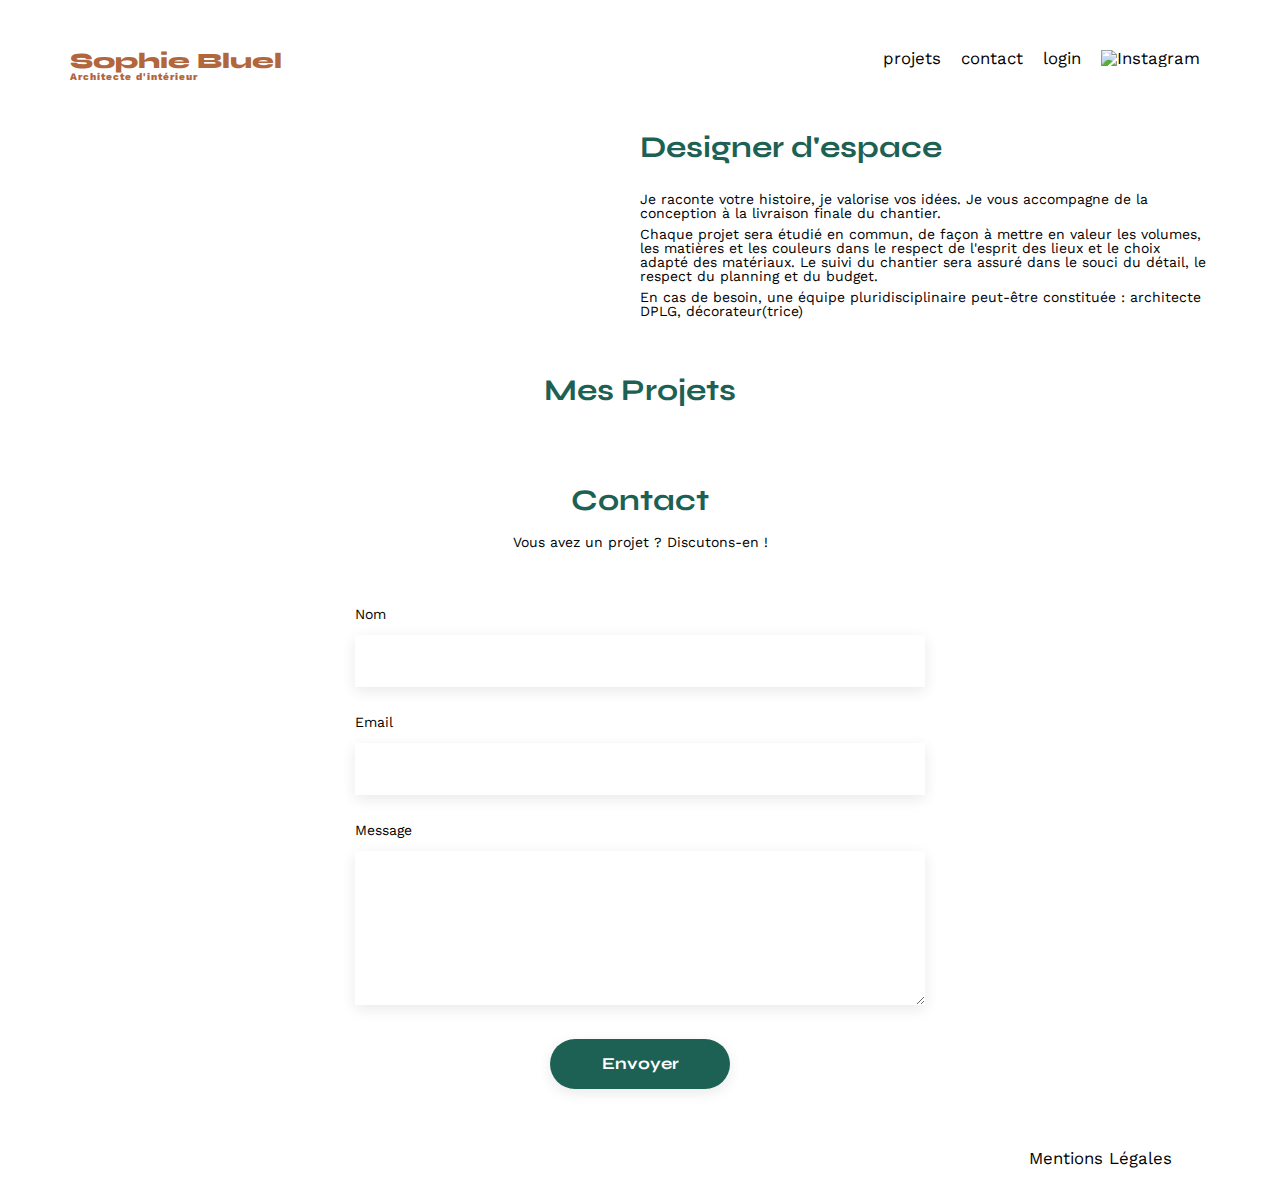
==== FrontEnd/index.html @ 5a820162 "login changer à logout en mode connecter" ====
<!DOCTYPE html>
<html lang="fr">
<head>
  <meta charset="UTF-8">
  <title>Sophie Bluel - Architecte d'intérieur</title>
  <meta name="viewport" content="width=device-width, initial-scale=1.0">
  <link rel="preconnect" href="https://fonts.googleapis.com">
  <link rel="preconnect" href="https://fonts.gstatic.com" crossorigin>
  <link href="https://fonts.googleapis.com/css2?family=Syne:wght@700;800&family=Work+Sans&display=swap" rel="stylesheet">
  <meta name="description" content="">
  <link rel="stylesheet" href="./assets/style.css">
  <script src="./assets/index.js"></script>
  <body>
    <header>
      <h1>Sophie Bluel <span>Architecte d'intérieur</span></h1>
      <nav>
        <ul>
          <li>projets</li>
          <li>contact</li>
          <li><a href="login.html" id="login">login</a></li>
          <li><img src="./assets/icons/instagram.png" alt="Instagram"></li>
        </ul>
      </nav>
    </header>
    <main>
      <section id="introduction">
        <figure>
          <img src="./assets/images/sophie-bluel.png" alt="">
        </figure>
        <article>
          <h2>Designer d'espace</h2>
          <p>Je raconte votre histoire, je valorise vos idées. Je vous accompagne de la conception à la livraison finale du chantier.</p>
          <p>Chaque projet sera étudié en commun, de façon à mettre en valeur les volumes, les matières et les couleurs dans le respect de l'esprit des lieux et le choix adapté des matériaux. Le suivi du chantier sera assuré dans le souci du détail, le respect du planning et du budget.</p>
          <p>En cas de besoin, une équipe pluridisciplinaire peut-être constituée : architecte DPLG, décorateur(trice)</p>
        </article>
      </section>
      <section id="portfolio">
        <h2>Mes Projets</h2>
        <div class="filters"></div>
        <div class="gallery">

        </div>
      </section>
      <section id="contact">
        <h2>Contact</h2>
        <p>Vous avez un projet ? Discutons-en !</p>
        <form action="#" method="post">
          <label for="name">Nom</label>
          <input type="text" name="name" id="name">
          <label for="email">Email</label>
          <input type="email" name="email" id="email">
          <label for="message">Message</label>
          <textarea name="message" id="message" cols="30" rows="10"></textarea>
          <input type="submit" value="Envoyer">
        </form>
      </section>
    </main>
    <aside>
      <dialog id="modal">
        <div class="modal-header">
          <h2>Ma modale</h2>
          <button id="quit">X</button>
        </div>
        <div class="modal-gallery">

        </div>
        <div class="modal-add">
          <button id="add">Ajouter</button>
        </div>
      </dialog>
    </aside>
    <footer>
      <nav>
        <ul>
          <li>Mentions Légales</li>
        </ul>
      </nav>
    </footer>
  </body>
  </html>
---- FrontEnd/assets/style.css ----
/* http://meyerweb.com/eric/tools/css/reset/
   v2.0 | 20110126
   License: none (public domain)
*/

html, body, div, span, applet, object, iframe,
h1, h2, h3, h4, h5, h6, p, blockquote, pre,
a, abbr, acronym, address, big, cite, code,
del, dfn, em, img, ins, kbd, q, s, samp,
small, strike, strong, sub, sup, tt, var,
b, u, i, center,
dl, dt, dd, ol, ul, li,
fieldset, form, label, legend,
table, caption, tbody, tfoot, thead, tr, th, td,
article, aside, canvas, details, embed,
figure, figcaption, footer, header, hgroup,
menu, nav, output, ruby, section, summary,
time, mark, audio, video {
	margin: 0;
	padding: 0;
	border: 0;
	font-size: 100%;
	font: inherit;
	vertical-align: baseline;
}
/* HTML5 display-role reset for older browsers */
article, aside, details, figcaption, figure,
footer, header, hgroup, menu, nav, section {
	display: block;
}
body {
	line-height: 1;
}
ol, ul {
	list-style: none;
}
blockquote, q {
	quotes: none;
}
blockquote:before, blockquote:after,
q:before, q:after {
	content: '';
	content: none;
}
table {
	border-collapse: collapse;
	border-spacing: 0;
}
/** end reset css**/
body {
	max-width: 1140px;
	margin:auto;
	font-family: 'Work Sans' ;
	font-size: 14px;
}
header {
	display: flex;
	justify-content: space-between;
	margin: 50px 0
}
section {
	margin: 50px 0
}

h1{
	display: flex;
	flex-direction: column;
	font-family: 'Syne';
	font-size: 22px;
	font-weight: 800;
	color: #B1663C
}

h1 > span {
	font-family: 'Work Sans';
	font-size:10px;
	letter-spacing: 0.1em;
;
}

h2{
	font-family: 'Syne';
	font-weight: 700;
	font-size: 30px;
	color: #1D6154
}
nav ul {
	display: flex;
	align-items: center;
	list-style-type: none;

}
nav li {
	padding: 0 10px;
	font-size: 1.2em;
  cursor: pointer;
}

nav a {
  text-decoration: none;
  color: black;
}

nav a:hover {
  color: #B1663C;
}

li:hover {
	color: #B1663C;
}
#introduction {
	display: flex;
	align-items: center;
}
#introduction figure {
	flex: 1
}
#introduction img {
	display: block;
	margin: auto;
	width: 80%;
}

#introduction article {
	flex: 1
}
#introduction h2 {
	margin-bottom: 1em;
}

#introduction p {
	margin-bottom: 0.5em;
}
#portfolio h2 {
	text-align: center;
	margin-bottom: 1em;
}
.gallery {
	width: 100%;
	display: grid;
	grid-template-columns: 1fr 1fr 1fr;
	grid-column-gap: 20px;
	grid-row-gap: 20px;
}

.gallery img {
	width: 100%;

}
#contact {
	width: 50%;
margin: auto;
}
#contact > * {
	text-align: center;

}
#contact h2{
	margin-bottom: 20px;
}
#contact form {
	text-align: left;
	margin-top:30px;
	display: flex;
	flex-direction: column;
}

#contact input {
	height: 50px;
	font-size: 1.2em;
	border: none;
	box-shadow: 0px 4px 14px rgba(0, 0, 0, 0.09);
}
#contact label {
	margin: 2em 0 1em 0;
}
#contact textarea {
	border: none;
	box-shadow: 0px 4px 14px rgba(0, 0, 0, 0.09);
}

input[type="submit"]{
	font-family: 'Syne';
	font-weight: 700;
	color: white;
	background-color: #1D6154;
	margin : 2em auto ;
	width: 180px;
	text-align: center;
	border-radius: 60px ;
}

footer nav ul {
	display: flex;
	justify-content: flex-end;
	margin: 2em
}

/* @TODO: Ré-arranger le style...*/

.hidden {
	display: none;
}

.mode-edition {
	display: block;
}
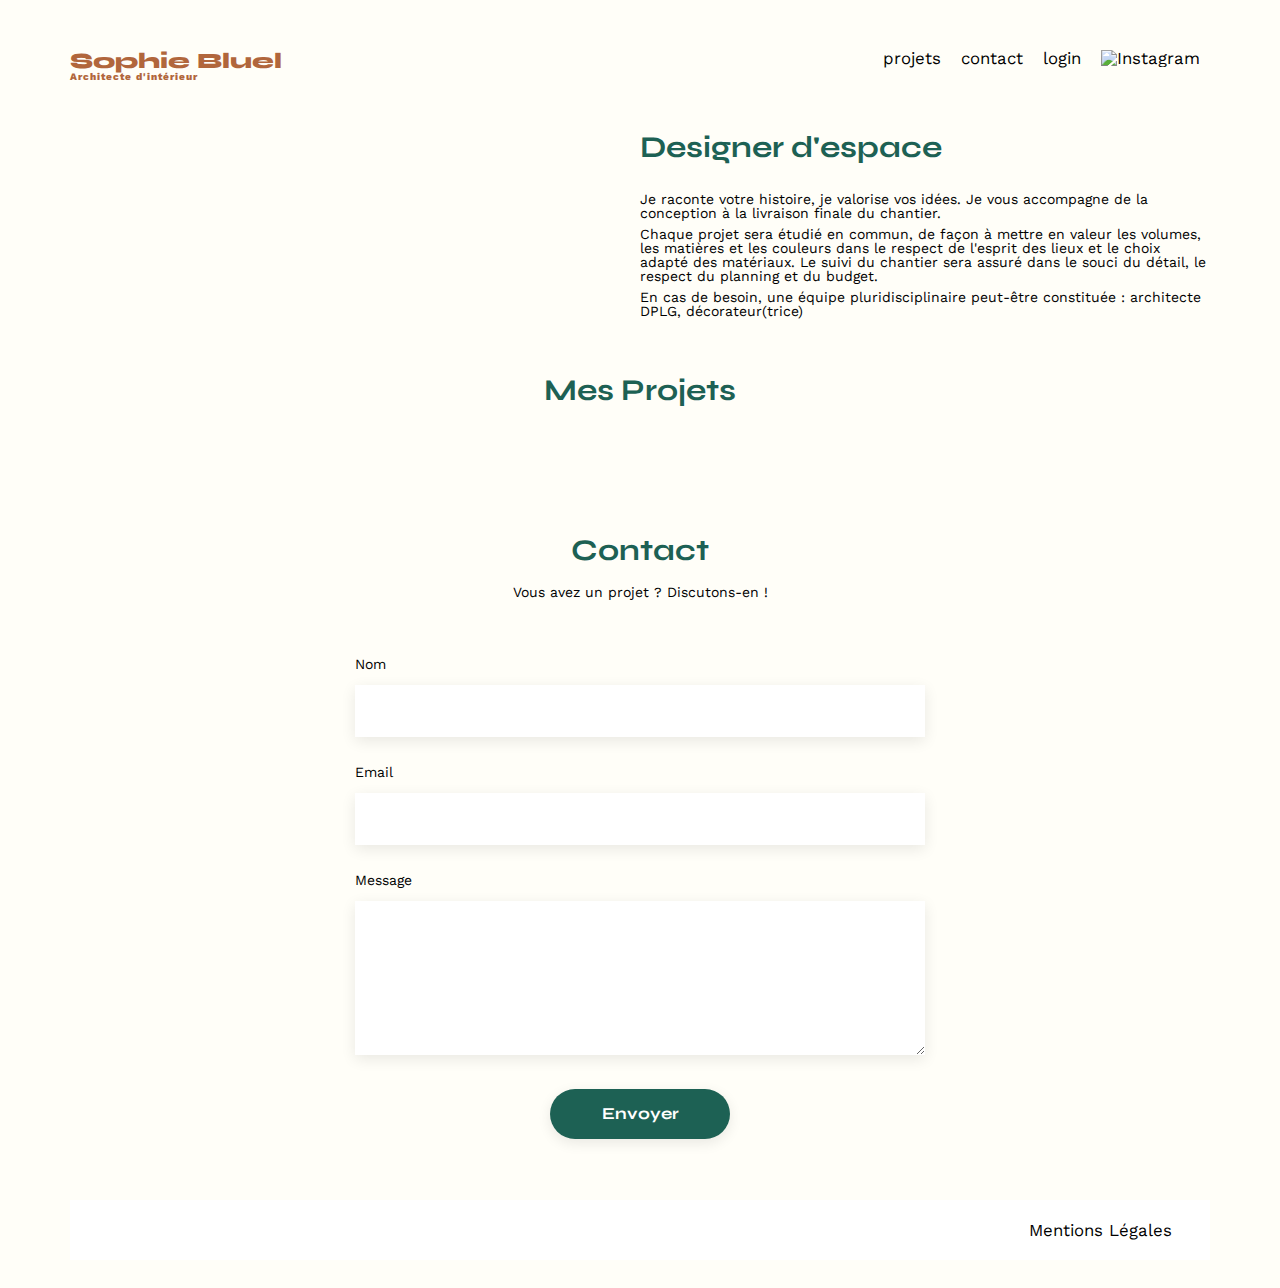
==== commit 431a8bf7: "button pour ouvrir la modal déplacer mais pas fini" ====
--- a/FrontEnd/index.html
+++ b/FrontEnd/index.html
@@ -9,6 +9,7 @@
   <link rel="preconnect" href="https://fonts.gstatic.com" crossorigin>
   <link href="https://fonts.googleapis.com/css2?family=Syne:wght@700;800&family=Work+Sans&display=swap" rel="stylesheet">
   <meta name="description" content="">
+  <link rel="stylesheet" href="https://cdnjs.cloudflare.com/ajax/libs/font-awesome/6.7.2/css/all.min.css" integrity="sha512-Evv84Mr4kqVGRNSgIGL/F/aIDqQb7xQ2vcrdIwxfjThSH8CSR7PBEakCr51Ck+w+/U6swU2Im1vVX0SVk9ABhg==" crossorigin="anonymous" referrerpolicy="no-referrer" />
   <link rel="stylesheet" href="./assets/style.css">
   <script src="./assets/index.js"></script>
   <body>
@@ -36,7 +37,9 @@
         </article>
       </section>
       <section id="portfolio">
-        <h2>Mes Projets</h2>
+        <div id="project">
+          <h2>Mes Projets</h2>
+        </div>
         <div class="filters"></div>
         <div class="gallery">
 
@@ -59,7 +62,7 @@
     <aside>
       <dialog id="modal">
         <div class="modal-header">
-          <h2>Ma modale</h2>
+          <h2>Galerie photo</h2>
           <button id="quit">X</button>
         </div>
         <div class="modal-gallery">
--- a/FrontEnd/assets/style.css
+++ b/FrontEnd/assets/style.css
@@ -1,3 +1,4 @@
+
 /* http://meyerweb.com/eric/tools/css/reset/
    v2.0 | 20110126
    License: none (public domain)
@@ -16,192 +17,312 @@
 figure, figcaption, footer, header, hgroup,
 menu, nav, output, ruby, section, summary,
 time, mark, audio, video {
-	margin: 0;
-	padding: 0;
-	border: 0;
-	font-size: 100%;
-	font: inherit;
-	vertical-align: baseline;
-}
+    margin: 0;
+    padding: 0;
+    border: 0;
+    font-size: 100%;
+    font: inherit;
+    vertical-align: baseline;
+}
+
 /* HTML5 display-role reset for older browsers */
 article, aside, details, figcaption, figure,
 footer, header, hgroup, menu, nav, section {
-	display: block;
-}
+    display: block;
+}
+
+html {
+  background-color: #FFFEF8;
+}
+
 body {
-	line-height: 1;
-}
+    line-height: 1;
+}
+
 ol, ul {
-	list-style: none;
-}
+    list-style: none;
+}
+
 blockquote, q {
-	quotes: none;
-}
+    quotes: none;
+}
+
 blockquote:before, blockquote:after,
 q:before, q:after {
-	content: '';
-	content: none;
-}
+    content: '';
+    content: none;
+}
+
 table {
-	border-collapse: collapse;
-	border-spacing: 0;
-}
+    border-collapse: collapse;
+    border-spacing: 0;
+}
+
 /** end reset css**/
 body {
-	max-width: 1140px;
-	margin:auto;
-	font-family: 'Work Sans' ;
-	font-size: 14px;
-}
+    max-width: 1140px;
+    margin: auto;
+    font-family: 'Work Sans';
+    font-size: 14px;
+}
+
 header {
-	display: flex;
-	justify-content: space-between;
-	margin: 50px 0
-}
+    display: flex;
+    justify-content: space-between;
+    margin: 50px 0
+}
+
 section {
-	margin: 50px 0
-}
-
-h1{
-	display: flex;
-	flex-direction: column;
-	font-family: 'Syne';
-	font-size: 22px;
-	font-weight: 800;
-	color: #B1663C
+    margin: 50px 0
+}
+
+h1 {
+    display: flex;
+    flex-direction: column;
+    font-family: 'Syne';
+    font-size: 22px;
+    font-weight: 800;
+    color: #B1663C
 }
 
 h1 > span {
-	font-family: 'Work Sans';
-	font-size:10px;
-	letter-spacing: 0.1em;
-;
-}
-
-h2{
-	font-family: 'Syne';
-	font-weight: 700;
-	font-size: 30px;
-	color: #1D6154
-}
+    font-family: 'Work Sans';
+    font-size: 10px;
+    letter-spacing: 0.1em;;
+}
+
+h2 {
+    font-family: 'Syne';
+    font-weight: 700;
+    font-size: 30px;
+    color: #1D6154
+}
+
 nav ul {
-	display: flex;
-	align-items: center;
-	list-style-type: none;
-
-}
+    display: flex;
+    align-items: center;
+    list-style-type: none;
+
+}
+
 nav li {
-	padding: 0 10px;
-	font-size: 1.2em;
-  cursor: pointer;
+    padding: 0 10px;
+    font-size: 1.2em;
+    cursor: pointer;
 }
 
 nav a {
-  text-decoration: none;
-  color: black;
+    text-decoration: none;
+    color: black;
 }
 
 nav a:hover {
-  color: #B1663C;
+    color: #B1663C;
 }
 
 li:hover {
-	color: #B1663C;
-}
+    color: #B1663C;
+}
+
 #introduction {
-	display: flex;
-	align-items: center;
-}
+    display: flex;
+    align-items: center;
+}
+
 #introduction figure {
-	flex: 1
-}
+    flex: 1
+}
+
 #introduction img {
-	display: block;
-	margin: auto;
-	width: 80%;
+    display: block;
+    margin: auto;
+    width: 80%;
 }
 
 #introduction article {
-	flex: 1
-}
+    flex: 1
+}
+
 #introduction h2 {
-	margin-bottom: 1em;
+    margin-bottom: 1em;
 }
 
 #introduction p {
-	margin-bottom: 0.5em;
-}
+    margin-bottom: 0.5em;
+}
+
 #portfolio h2 {
-	text-align: center;
-	margin-bottom: 1em;
-}
+    text-align: center;
+    margin-bottom: 1em;
+}
+
 .gallery {
-	width: 100%;
-	display: grid;
-	grid-template-columns: 1fr 1fr 1fr;
-	grid-column-gap: 20px;
-	grid-row-gap: 20px;
+    width: 100%;
+    display: grid;
+    grid-template-columns: 1fr 1fr 1fr;
+    grid-column-gap: 20px;
+    grid-row-gap: 20px;
 }
 
 .gallery img {
-	width: 100%;
-
-}
+    width: 100%;
+
+}
+
 #contact {
-	width: 50%;
-margin: auto;
-}
+    width: 50%;
+    margin: auto;
+}
+
 #contact > * {
-	text-align: center;
-
-}
-#contact h2{
-	margin-bottom: 20px;
-}
+    text-align: center;
+
+}
+
+#contact h2 {
+    margin-bottom: 20px;
+}
+
 #contact form {
-	text-align: left;
-	margin-top:30px;
-	display: flex;
-	flex-direction: column;
+    text-align: left;
+    margin-top: 30px;
+    display: flex;
+    flex-direction: column;
 }
 
 #contact input {
-	height: 50px;
-	font-size: 1.2em;
-	border: none;
-	box-shadow: 0px 4px 14px rgba(0, 0, 0, 0.09);
-}
+    height: 50px;
+    font-size: 1.2em;
+    border: none;
+    box-shadow: 0px 4px 14px rgba(0, 0, 0, 0.09);
+}
+
 #contact label {
-	margin: 2em 0 1em 0;
-}
+    margin: 2em 0 1em 0;
+}
+
 #contact textarea {
-	border: none;
-	box-shadow: 0px 4px 14px rgba(0, 0, 0, 0.09);
-}
-
-input[type="submit"]{
-	font-family: 'Syne';
-	font-weight: 700;
-	color: white;
-	background-color: #1D6154;
-	margin : 2em auto ;
-	width: 180px;
-	text-align: center;
-	border-radius: 60px ;
+    border: none;
+    box-shadow: 0px 4px 14px rgba(0, 0, 0, 0.09);
+}
+
+input[type="submit"] {
+    font-family: 'Syne';
+    font-weight: 700;
+    color: white;
+    background-color: #1D6154;
+    margin: 2em auto;
+    width: 180px;
+    text-align: center;
+    border-radius: 60px;
 }
 
 footer nav ul {
-	display: flex;
-	justify-content: flex-end;
-	margin: 2em
+    display: flex;
+    justify-content: flex-end;
+    margin: 2em;
+    height: 60px;
+}
+
+footer {
+  background-color: white;
+}
+
+.banner {
+    position: absolute;
+    left: 0;
+    top: 0;
+    width: 100%;
+    color: white;
+    background-color: black;
+    display: flex;
+    justify-content: center;
+    align-items: center;
+    height: 59px;
+}
+
+/* page avant connexion */
+.filters {
+    display: flex;
+    justify-content: center;
+    margin-bottom: 50px;
+}
+
+.filter {
+    color: #1D6154;
+    border-color: #1D6154;
+    background-color: #FFFEF8;
+    width: auto;
+    min-width: 100px;
+    height: 37px;
+    border-radius: 60px;
+    border-style: solid;
+    border-width: 2px;
+    margin-right: 10px;
+    font-family: Syne;
+    font-size: 16px;
+    font-weight: bold;
+}
+
+.filter:hover {
+    background-color: #1D6154;
+    color: white;
+}
+
+/* page connecter */
+
+#edit {
+    display: flex;
+    justify-content: center;
+    margin-top: 50px;
+}
+
+/* page Log in */
+.modal-image {
+    height: 102.57px;
+    width: 76.86px;
+    display: flex;
+}
+
+.login-form {
+    display: flex;
+    flex-direction: column;
+    align-items: center;
+}
+
+.connect-btn {
+  color: white;
+  background-color: #1D6154;
+  font-weight: bold;
+  width: 179px;
+  height: 36px;
+  margin-bottom: 28px;
+  border-radius: 60px;
+  border: none;
+}
+
+.form-group {
+  display: flex;
+  flex-direction: column;
+  justify-content: space-evenly;
+  width: 379px;
+  margin-bottom: 37px;
+}
+
+.form-group input{
+  width: 379px;
+  height: 51px;
+  font-size: 1.2em;
+  border: none;
+  box-shadow: 0px 4px 14px rgba(0, 0, 0, 0.09);
 }
 
 /* @TODO: Ré-arranger le style...*/
 
 .hidden {
-	display: none;
+    display: none;
 }
 
 .mode-edition {
-	display: block;
-}
+    display: block;
+}
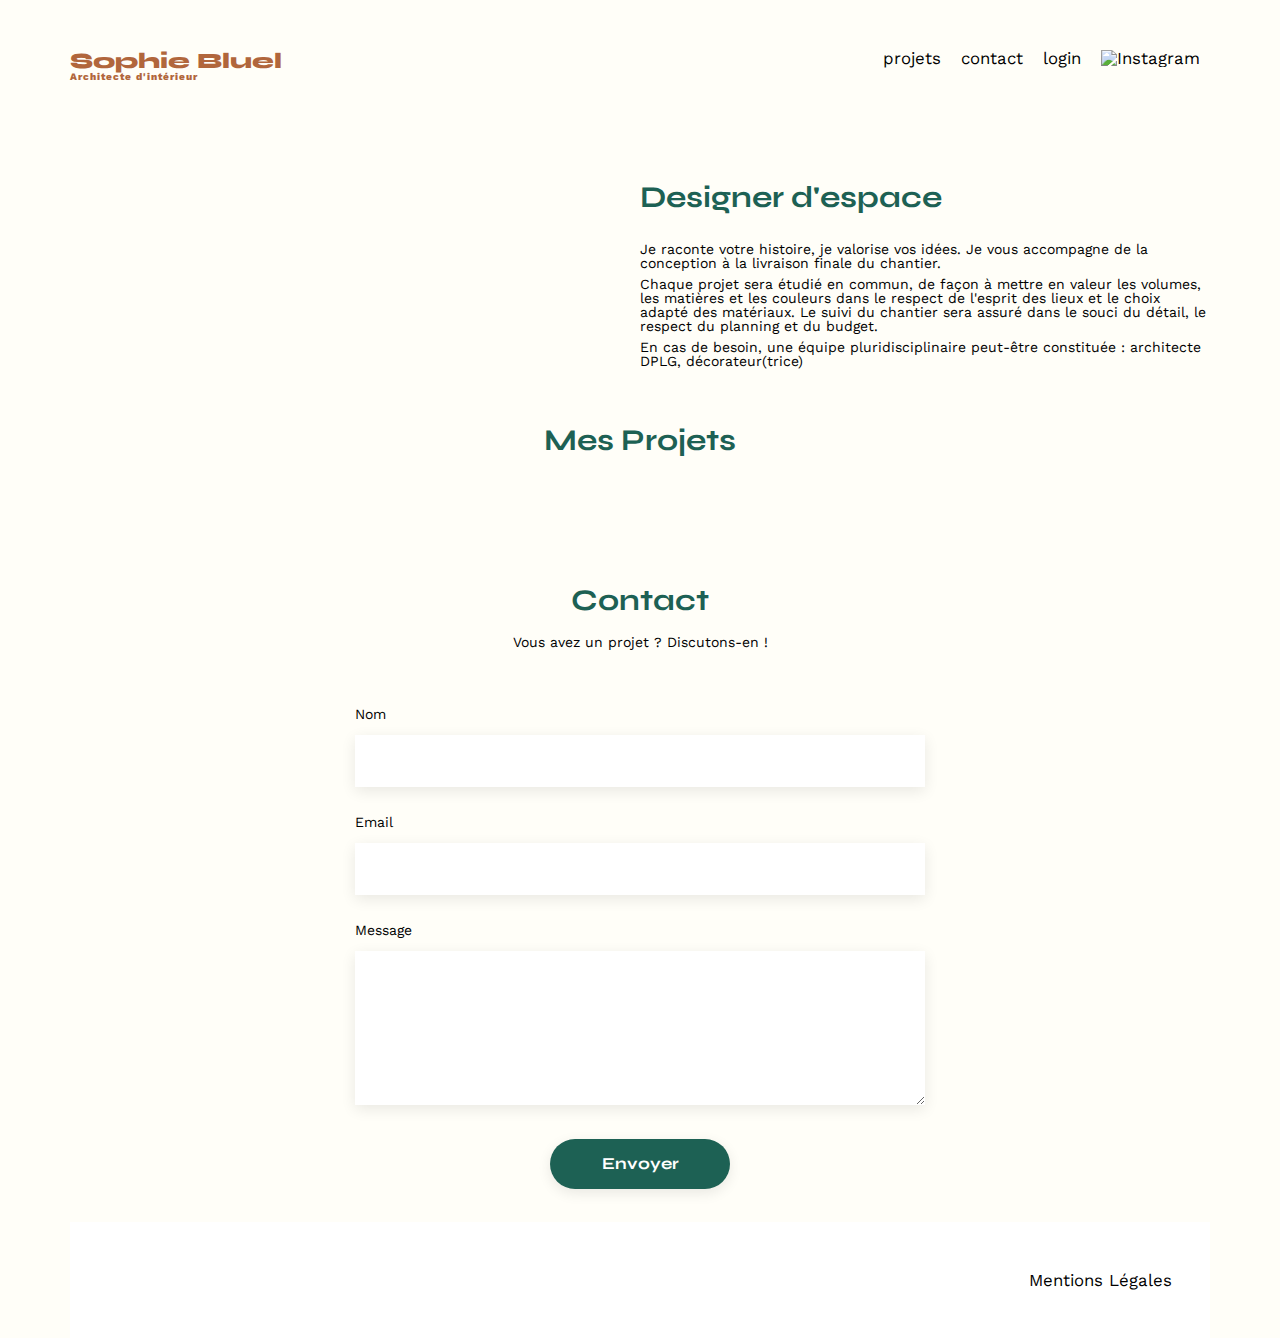
==== commit 15f844d7: "dernier push" ====
--- a/FrontEnd/index.html
+++ b/FrontEnd/index.html
@@ -1,4 +1,3 @@
-
 <!DOCTYPE html>
 <html lang="fr">
 <head>
@@ -11,74 +10,74 @@
   <meta name="description" content="">
   <link rel="stylesheet" href="https://cdnjs.cloudflare.com/ajax/libs/font-awesome/6.7.2/css/all.min.css" integrity="sha512-Evv84Mr4kqVGRNSgIGL/F/aIDqQb7xQ2vcrdIwxfjThSH8CSR7PBEakCr51Ck+w+/U6swU2Im1vVX0SVk9ABhg==" crossorigin="anonymous" referrerpolicy="no-referrer" />
   <link rel="stylesheet" href="./assets/style.css">
-  <script src="./assets/index.js"></script>
-  <body>
-    <header>
-      <h1>Sophie Bluel <span>Architecte d'intérieur</span></h1>
-      <nav>
-        <ul>
-          <li>projets</li>
-          <li>contact</li>
-          <li><a href="login.html" id="login">login</a></li>
-          <li><img src="./assets/icons/instagram.png" alt="Instagram"></li>
-        </ul>
-      </nav>
-    </header>
-    <main>
-      <section id="introduction">
-        <figure>
-          <img src="./assets/images/sophie-bluel.png" alt="">
-        </figure>
-        <article>
-          <h2>Designer d'espace</h2>
-          <p>Je raconte votre histoire, je valorise vos idées. Je vous accompagne de la conception à la livraison finale du chantier.</p>
-          <p>Chaque projet sera étudié en commun, de façon à mettre en valeur les volumes, les matières et les couleurs dans le respect de l'esprit des lieux et le choix adapté des matériaux. Le suivi du chantier sera assuré dans le souci du détail, le respect du planning et du budget.</p>
-          <p>En cas de besoin, une équipe pluridisciplinaire peut-être constituée : architecte DPLG, décorateur(trice)</p>
-        </article>
-      </section>
-      <section id="portfolio">
-        <div id="project">
-          <h2>Mes Projets</h2>
-        </div>
-        <div class="filters"></div>
-        <div class="gallery">
+  <script src="./assets/index.js" defer></script>
+</head>
+<body>
+  <header>
+    <h1>Sophie Bluel <span>Architecte d'intérieur</span></h1>
+    <nav>
+      <ul>
+        <li>projets</li>
+        <li>contact</li>
+        <li><a href="login.html" id="login">login</a></li>
+        <li><img src="./assets/icons/instagram.png" alt="Instagram"></li>
+      </ul>
+    </nav>
+  </header>
+  <main>
+    <section id="introduction">
+      <figure>
+        <img src="./assets/images/sophie-bluel.png" alt="">
+      </figure>
+      <article>
+        <h2>Designer d'espace</h2>
+        <p>Je raconte votre histoire, je valorise vos idées. Je vous accompagne de la conception à la livraison finale du chantier.</p>
+        <p>Chaque projet sera étudié en commun, de façon à mettre en valeur les volumes, les matières et les couleurs dans le respect de l'esprit des lieux et le choix adapté des matériaux. Le suivi du chantier sera assuré dans le souci du détail, le respect du planning et du budget.</p>
+        <p>En cas de besoin, une équipe pluridisciplinaire peut-être constituée : architecte DPLG, décorateur(trice)</p>
+      </article>
+    </section>
+    <section id="portfolio">
+      <div id="project">
+        <h2>Mes Projets</h2>
+      </div>
+      <div class="filters"></div>
+      <div class="gallery"></div>
+    </section>
+    <section id="contact">
+      <h2>Contact</h2>
+      <p>Vous avez un projet ? Discutons-en !</p>
+      <form action="#" method="post">
+        <label for="name">Nom</label>
+        <input type="text" name="name" id="name">
+        <label for="email">Email</label>
+        <input type="email" name="email" id="email">
+        <label for="message">Message</label>
+        <textarea name="message" id="message" cols="30" rows="10"></textarea>
+        <input type="submit" value="Envoyer">
+      </form>
+    </section>
+  </main>
+  <aside>
+    <dialog class="modal" id="modal">
+      <div class="modal-header">
+        <h2>Galerie photo</h2>
+        <button class="quit" id="quit"><i class="fa-solid fa-xmark" style="color: #000000;"></i></button>
+      </div>
+      <div class="modal-gallery"></div>
+      <div class="modal-add">
+        <button class="add" id="add">Ajouter une photo</button>
+      </div>
+    </dialog>
+    <dialog id="modal-add">
 
-        </div>
-      </section>
-      <section id="contact">
-        <h2>Contact</h2>
-        <p>Vous avez un projet ? Discutons-en !</p>
-        <form action="#" method="post">
-          <label for="name">Nom</label>
-          <input type="text" name="name" id="name">
-          <label for="email">Email</label>
-          <input type="email" name="email" id="email">
-          <label for="message">Message</label>
-          <textarea name="message" id="message" cols="30" rows="10"></textarea>
-          <input type="submit" value="Envoyer">
-        </form>
-      </section>
-    </main>
-    <aside>
-      <dialog id="modal">
-        <div class="modal-header">
-          <h2>Galerie photo</h2>
-          <button id="quit">X</button>
-        </div>
-        <div class="modal-gallery">
-
-        </div>
-        <div class="modal-add">
-          <button id="add">Ajouter</button>
-        </div>
-      </dialog>
-    </aside>
-    <footer>
-      <nav>
-        <ul>
-          <li>Mentions Légales</li>
-        </ul>
-      </nav>
-    </footer>
-  </body>
-  </html>
+    </dialog>
+  </aside>
+  <footer>
+    <nav>
+      <ul>
+        <li>Mentions Légales</li>
+      </ul>
+    </nav>
+  </footer>
+</body>
+</html>
--- a/FrontEnd/assets/style.css
+++ b/FrontEnd/assets/style.css
@@ -17,18 +17,18 @@
 figure, figcaption, footer, header, hgroup,
 menu, nav, output, ruby, section, summary,
 time, mark, audio, video {
-    margin: 0;
-    padding: 0;
-    border: 0;
-    font-size: 100%;
-    font: inherit;
-    vertical-align: baseline;
+  margin: 0;
+  padding: 0;
+  border: 0;
+  font-size: 100%;
+  font: inherit;
+  vertical-align: baseline;
 }
 
 /* HTML5 display-role reset for older browsers */
 article, aside, details, figcaption, figure,
 footer, header, hgroup, menu, nav, section {
-    display: block;
+  display: block;
 }
 
 html {
@@ -36,258 +36,364 @@
 }
 
 body {
-    line-height: 1;
+  line-height: 1;
 }
 
 ol, ul {
-    list-style: none;
+  list-style: none;
 }
 
 blockquote, q {
-    quotes: none;
+  quotes: none;
 }
 
 blockquote:before, blockquote:after,
 q:before, q:after {
-    content: '';
-    content: none;
+  content: '';
+  content: none;
 }
 
 table {
-    border-collapse: collapse;
-    border-spacing: 0;
+  border-collapse: collapse;
+  border-spacing: 0;
+}
+
+html, body {
+  height: 100%;
+  margin: 0;
 }
 
 /** end reset css**/
 body {
-    max-width: 1140px;
-    margin: auto;
-    font-family: 'Work Sans';
-    font-size: 14px;
+  display: flex;
+  flex-direction: column;
+  max-width: 1140px;
+  margin: auto;
+  font-family: 'Work Sans';
+  font-size: 14px;
 }
 
 header {
-    display: flex;
-    justify-content: space-between;
-    margin: 50px 0
+  display: flex;
+  justify-content: space-between;
+  margin: 50px 0
 }
 
 section {
-    margin: 50px 0
+  margin: 50px 0
 }
 
 h1 {
-    display: flex;
-    flex-direction: column;
-    font-family: 'Syne';
-    font-size: 22px;
-    font-weight: 800;
-    color: #B1663C
+  display: flex;
+  flex-direction: column;
+  font-family: 'Syne';
+  font-size: 22px;
+  font-weight: 800;
+  color: #B1663C
 }
 
 h1 > span {
-    font-family: 'Work Sans';
-    font-size: 10px;
-    letter-spacing: 0.1em;;
+  font-family: 'Work Sans';
+  font-size: 10px;
+  letter-spacing: 0.1em;;
 }
 
 h2 {
-    font-family: 'Syne';
-    font-weight: 700;
-    font-size: 30px;
-    color: #1D6154
+  font-family: 'Syne';
+  font-weight: 700;
+  font-size: 30px;
+  color: #1D6154
 }
 
 nav ul {
-    display: flex;
-    align-items: center;
-    list-style-type: none;
-
+  display: flex;
+  align-items: center;
+  list-style-type: none;
 }
 
 nav li {
-    padding: 0 10px;
-    font-size: 1.2em;
-    cursor: pointer;
+  padding: 0 10px;
+  font-size: 1.2em;
+  cursor: pointer;
 }
 
 nav a {
-    text-decoration: none;
-    color: black;
+  text-decoration: none;
+  color: black;
 }
 
 nav a:hover {
-    color: #B1663C;
+  color: #B1663C;
 }
 
 li:hover {
-    color: #B1663C;
+  color: #B1663C;
+}
+
+#content {
+  flex: 1 0 auto; /* Cette propriété permet au contenu de s'étendre et de pousser le footer vers le bas */
 }
 
 #introduction {
-    display: flex;
-    align-items: center;
+  display: flex;
+  align-items: center;
 }
 
 #introduction figure {
-    flex: 1
+  flex: 1
 }
 
 #introduction img {
-    display: block;
-    margin: auto;
-    width: 80%;
+  display: block;
+  margin: auto;
+  width: 80%;
 }
 
 #introduction article {
-    flex: 1
+  flex: 1
 }
 
 #introduction h2 {
-    margin-bottom: 1em;
+  margin-bottom: 1em;
 }
 
 #introduction p {
-    margin-bottom: 0.5em;
+  margin-bottom: 0.5em;
 }
 
 #portfolio h2 {
-    text-align: center;
-    margin-bottom: 1em;
+  text-align: center;
+  margin-bottom: 1em;
 }
 
 .gallery {
-    width: 100%;
-    display: grid;
-    grid-template-columns: 1fr 1fr 1fr;
-    grid-column-gap: 20px;
-    grid-row-gap: 20px;
+  width: 100%;
+  display: grid;
+  grid-template-columns: 1fr 1fr 1fr;
+  grid-column-gap: 20px;
+  grid-row-gap: 20px;
 }
 
 .gallery img {
-    width: 100%;
-
+  width:366px;
+  height: 490px;
+}
+
+.add {
+  width: 237px;
+  height: 36px;
+  border-radius: 60px;
+  border: none;
+  color: white;
+  background-color: #1D6154;
+  font-family: 'Syne';
+  font-size: 14px;
+  line-height: 16.8px;
+  text-align: center;
+  margin-bottom: 45px;
+}
+
+.delete {
+  position: absolute;
+  top: 4px;
+  right: 6px;
+  background-color: black;
+  border: none;
+  border-radius: 2px;
+  width: 20px;
+  height: 20px;
+  display: flex;
+  align-items: center;
+  justify-content: center;
+  cursor: pointer;
+}
+
+.delete:hover {
+  background: rgba(0, 0, 0, 0.8);
+}
+
+.image-container {
+  position: relative;
+  width: 100%;
+}
+
+.add-photo-btn {
+  display: block;
+  margin: 20px auto;
+  background-color: #1D6154;
+  color: white;
+  padding: 10px 20px;
+  border: none;
+  border-radius: 60px;
+  font-weight: bold;
+  text-align: center;
+}
+
+.add-photo-btn:hover {
+  background-color: #144B3A;
 }
 
 #contact {
-    width: 50%;
-    margin: auto;
+  width: 50%;
+  margin: auto;
 }
 
 #contact > * {
-    text-align: center;
-
+  text-align: center;
 }
 
 #contact h2 {
-    margin-bottom: 20px;
+  margin-bottom: 20px;
 }
 
 #contact form {
-    text-align: left;
-    margin-top: 30px;
-    display: flex;
-    flex-direction: column;
+  text-align: left;
+  margin-top: 30px;
+  display: flex;
+  flex-direction: column;
 }
 
 #contact input {
-    height: 50px;
-    font-size: 1.2em;
-    border: none;
-    box-shadow: 0px 4px 14px rgba(0, 0, 0, 0.09);
+  height: 50px;
+  font-size: 1.2em;
+  border: none;
+  box-shadow: 0px 4px 14px rgba(0, 0, 0, 0.09);
 }
 
 #contact label {
-    margin: 2em 0 1em 0;
+  margin: 2em 0 1em 0;
 }
 
 #contact textarea {
-    border: none;
-    box-shadow: 0px 4px 14px rgba(0, 0, 0, 0.09);
+  border: none;
+  box-shadow: 0px 4px 14px rgba(0, 0, 0, 0.09);
+}
+
+#project {
+  position: relative;
 }
 
 input[type="submit"] {
-    font-family: 'Syne';
-    font-weight: 700;
-    color: white;
-    background-color: #1D6154;
-    margin: 2em auto;
-    width: 180px;
-    text-align: center;
-    border-radius: 60px;
+  font-family: 'Syne';
+  font-weight: 700;
+  color: white;
+  background-color: #1D6154;
+  margin: 2em auto;
+  width: 180px;
+  text-align: center;
+  border-radius: 60px;
 }
 
 footer nav ul {
-    display: flex;
-    justify-content: flex-end;
-    margin: 2em;
-    height: 60px;
+  display: flex;
+  justify-content: flex-end;
+  margin: 2em;
+  height: 60px;
 }
 
 footer {
+  flex-shrink: 0; /* Empêche le footer de rétrécir */
   background-color: white;
 }
 
 .banner {
-    position: absolute;
-    left: 0;
-    top: 0;
-    width: 100%;
-    color: white;
-    background-color: black;
-    display: flex;
-    justify-content: center;
-    align-items: center;
-    height: 59px;
+  position: absolute;
+  left: 0;
+  top: 0;
+  width: 100%;
+  color: white;
+  background-color: black;
+  display: flex;
+  justify-content: center;
+  align-items: center;
+  height: 59px;
 }
 
 /* page avant connexion */
 .filters {
-    display: flex;
-    justify-content: center;
-    margin-bottom: 50px;
+  display: flex;
+  justify-content: center;
+  margin-bottom: 50px;
 }
 
 .filter {
-    color: #1D6154;
-    border-color: #1D6154;
-    background-color: #FFFEF8;
-    width: auto;
-    min-width: 100px;
-    height: 37px;
-    border-radius: 60px;
-    border-style: solid;
-    border-width: 2px;
-    margin-right: 10px;
-    font-family: Syne;
-    font-size: 16px;
-    font-weight: bold;
+  color: #1D6154;
+  border-color: #1D6154;
+  background-color: #FFFEF8;
+  width: auto;
+  min-width: 100px;
+  height: 37px;
+  border-radius: 60px;
+  border-style: solid;
+  border-width: 2px;
+  margin-right: 10px;
+  font-family: Syne;
+  font-size: 16px;
+  font-weight: bold;
 }
 
 .filter:hover {
-    background-color: #1D6154;
-    color: white;
+  background-color: #1D6154;
+  color: white;
 }
 
 /* page connecter */
 
 #edit {
-    display: flex;
-    justify-content: center;
-    margin-top: 50px;
+  position: absolute;
+  top: 7px;
+  left: 60%;
+  border: none;
+  background-color: white;
+  cursor: pointer;
+  font-size: 14px;
+}
+
+.modal {
+  text-align: center;
+  width: 630px;
+  height: 688px;
+  border-radius: 10px;
+  border: none;
+}
+
+.modal h2 {
+  font-family: "Work sans";
+  font-weight: 400;
+  font-size: 30px;
+  color: black;
+  margin-top: 60px;
+  margin-bottom: 46px;
+}
+
+.quit {
+  position: relative;
+  border: none;
+  background-color: white;
+  bottom: 125px;
+  left: 290px;
+  font-size: 24px;
+}
+
+.modal-gallery {
+  display: grid;
+  grid-template-columns: 1fr 1fr 1fr 1fr 1fr;
+  gap: 9px;
+  place-self: center;
 }
 
 /* page Log in */
 .modal-image {
-    height: 102.57px;
-    width: 76.86px;
-    display: flex;
+  height: 102.57px;
+  width: 76.86px;
+  margin-bottom: 29px;
+  display: flex;
 }
 
 .login-form {
-    display: flex;
-    flex-direction: column;
-    align-items: center;
+  display: flex;
+  flex-direction: column;
+  align-items: center;
 }
 
 .connect-btn {
@@ -317,12 +423,136 @@
   box-shadow: 0px 4px 14px rgba(0, 0, 0, 0.09);
 }
 
-/* @TODO: Ré-arranger le style...*/
+#modal-add {
+  text-align: center;
+  width: 630px;
+  height: 688px;
+  border-radius: 10px;
+  border: none;
+}
+
+#work-image-label {
+  display: flex;
+  justify-content: center;
+  align-items: center;
+  flex-direction: column;
+  height: 169px;
+  background-color: #E8F1F6;
+  margin-bottom: 30px;
+}
+
+#label-button {
+  display: flex;
+  align-items: center;
+  justify-content: center;
+  width: 173px;
+  height: 36px;
+  border-radius: 50px;
+  color: #306685;
+  background-color: #CBD6DC;
+  border: none;
+  margin: 6px 0px 7px 0px;
+  font-family: "Work Sans";
+  font-weight: 500;
+  font-size: 14px;
+}
+
+#label-image {
+  font-size: 76px;
+  color: #b9c5cc;
+}
+
+#label-paragraph {
+  width: 94px;
+  height: 12px;
+  font-family: "Work Sans";
+  font-weight: 400;
+  font-size: 10px;
+  line-height: 100%;
+  text-align: center;
+  color: #444444;
+}
+
+#add-work-form h2 {
+  font-family: "Work sans";
+  font-weight: 400;
+  font-size: 30px;
+  color: black;
+  margin-top: 60px;
+  margin-bottom: 46px;
+}
+
+#add-work-form  {
+  display: flex;
+  flex-direction: column;
+  flex-wrap: wrap;
+  align-content: center;
+  justify-content: center;
+}
+
+#add-work-form form {
+  text-align: left;
+  margin-top: 30px;
+  display: flex;
+  flex-direction: column;
+}
+
+#add-work-form input {
+  width: 420px;
+  font-size: 1.2em;
+  border: none;
+  box-shadow: 0px 4px 14px rgba(0, 0, 0, 0.09);
+}
+
+#work-title, #work-category {
+  height: 51px;
+  margin: 0 0 47px 0;
+  border: none;
+  box-shadow: 0px 4px 14px rgba(0, 0, 0, 0.09);
+}
+
+#add-work-form label {
+  margin: 0 0 10px 0;
+  text-align: start;
+}
+
+#cancel-add {
+  border: none;
+  background-color: white;
+  font-size: 21px;
+}
+
+.quit-all {
+  border: none;
+  background-color: white;
+  font-size: 24px;
+}
+
+.button-header {
+  display: flex;
+  justify-content: space-between;
+}
+
+.add-button {
+  width: 237px;
+  height: 36px;
+  border-radius: 60px;
+  border: none;
+  color: white;
+  background-color: #A7A7A7;
+  font-family: "Syne";
+  font-weight: 700;
+  font-size: 14px;
+}
 
 .hidden {
-    display: none;
+  display: none;
 }
 
 .mode-edition {
-    display: block;
-}
+  display: block;
+}
+
+#work-image {
+  display: none;
+}
